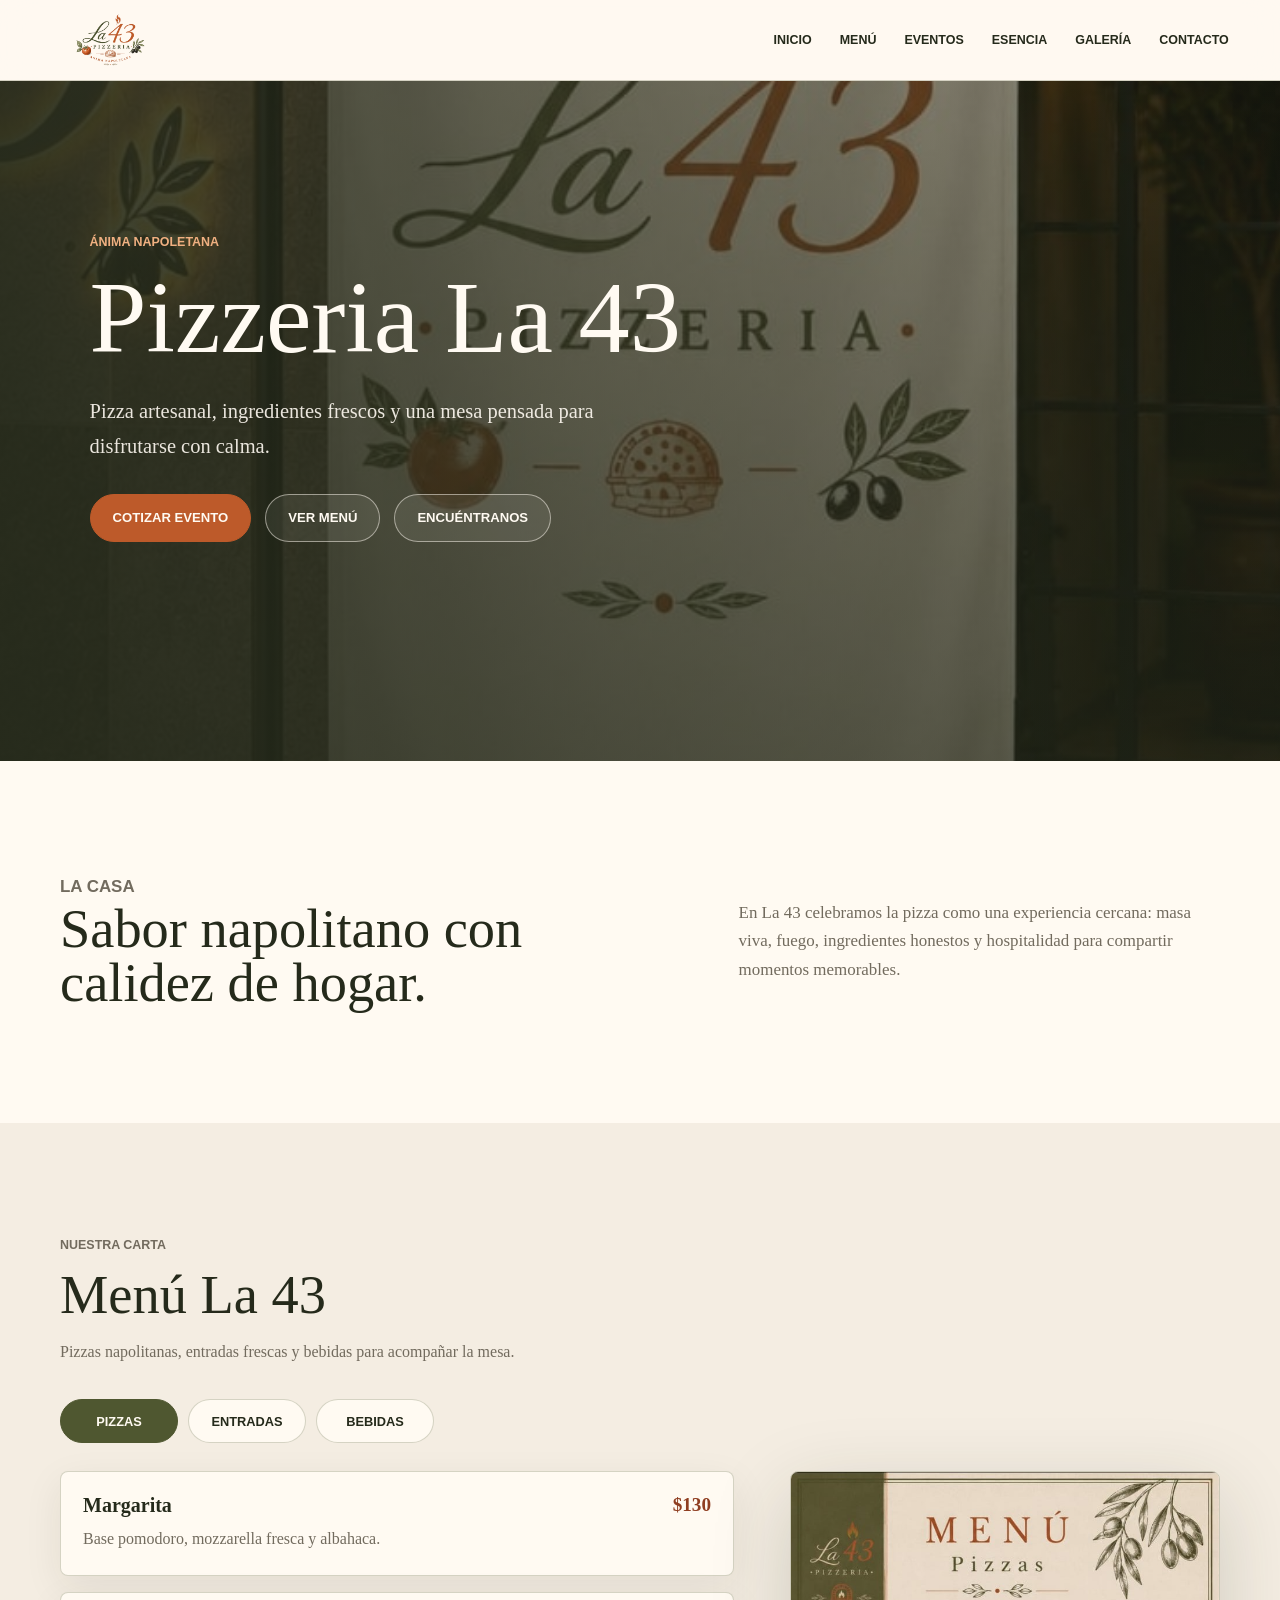
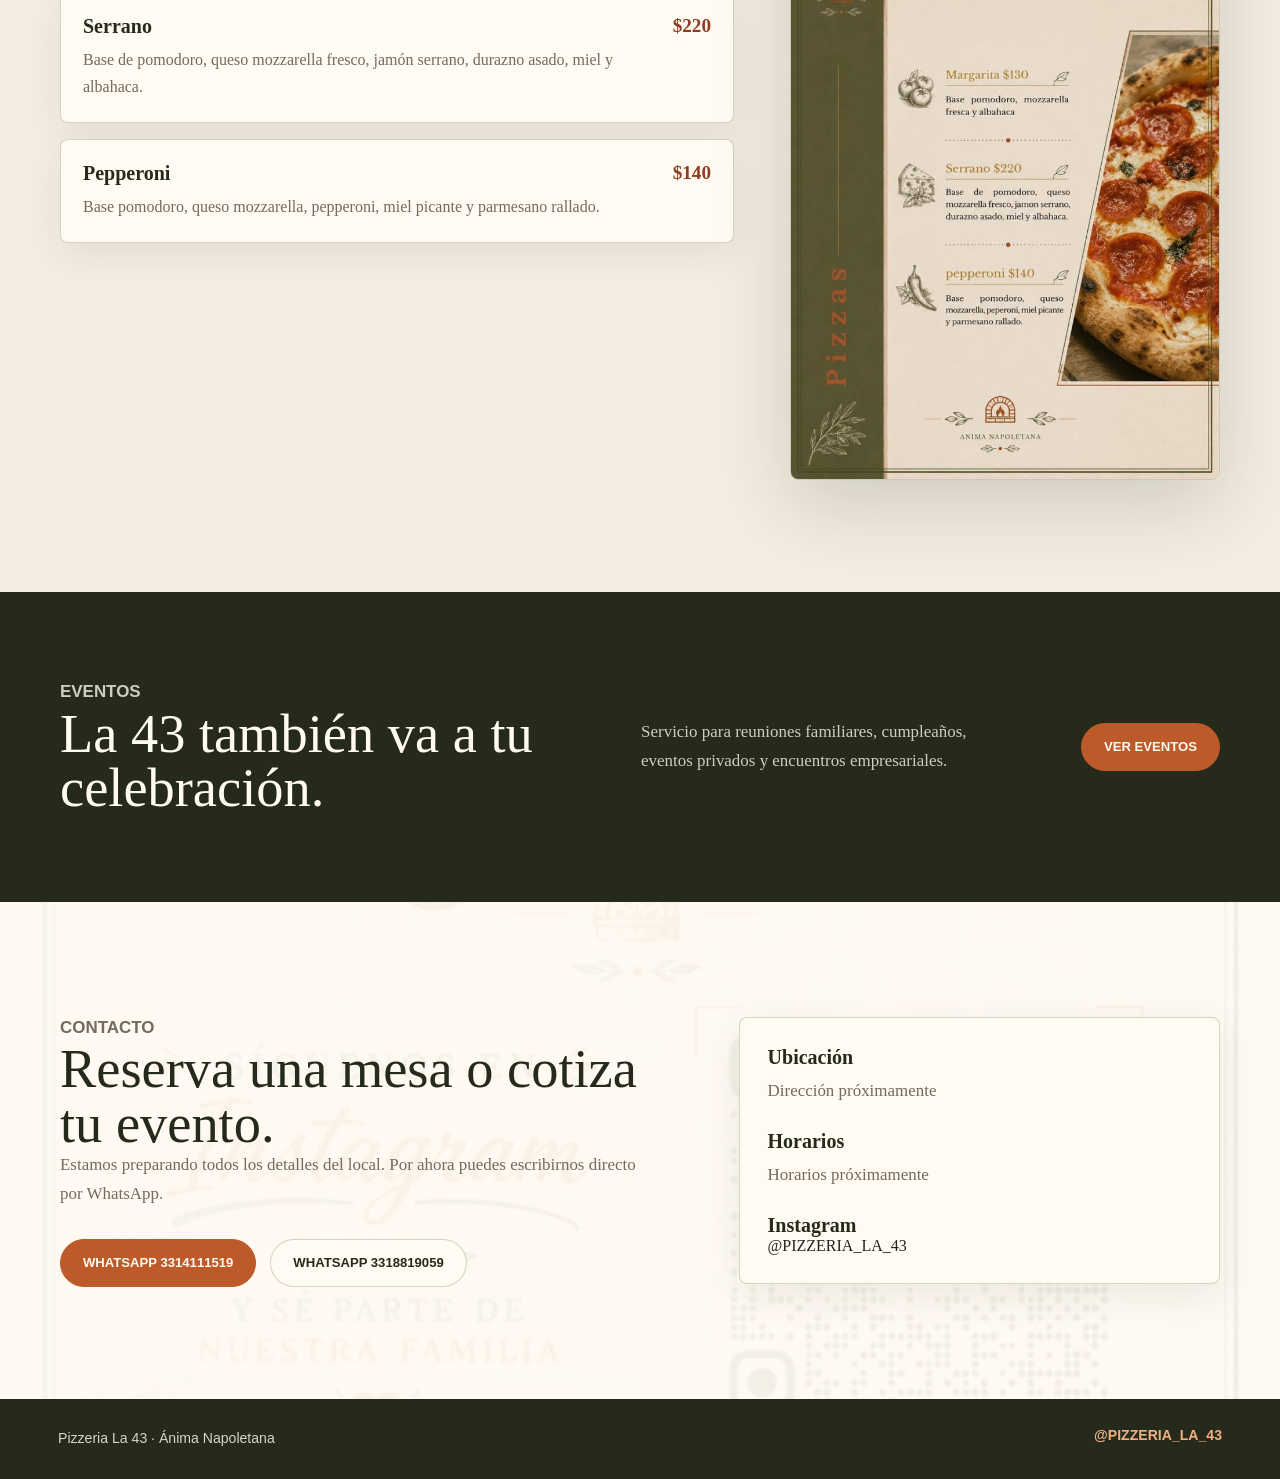
==== index.html @ 1fa44447 "Initial commit" ====
<!DOCTYPE html>
<html lang="es">
<head>
  <meta charset="UTF-8">
  <meta name="viewport" content="width=device-width, initial-scale=1.0">
  <title>Pizzeria La 43 | Ánima Napoletana</title>
  <meta name="description" content="Pizzeria La 43, pizza estilo napolitano con ingredientes frescos, hospitalidad y servicio para eventos.">
  <link rel="stylesheet" href="style.css?v=2">
</head>
<body>
  <header class="site-header">
    <a class="brand" href="index.html" aria-label="Pizzeria La 43 inicio">
      <img src="assets/logo-nav.png" alt="La 43 Pizzeria">
    </a>
    <button class="nav-toggle" type="button" aria-label="Abrir menú" aria-expanded="false">
      <span></span>
      <span></span>
      <span></span>
    </button>
    <nav class="site-nav" aria-label="Navegación principal">
      <a href="index.html">Inicio</a>
      <a href="#menu">Menú</a>
      <a href="eventos.html">Eventos</a>
      <a href="esencia.html">Esencia</a>
      <a href="galeria.html">Galería</a>
      <a href="#contacto">Contacto</a>
    </nav>
  </header>

  <main>
    <section class="hero" id="inicio">
      <div class="hero-media" aria-hidden="true"></div>
      <div class="hero-overlay"></div>
      <div class="hero-content">
        <p class="eyebrow">Ánima napoletana</p>
        <h1>Pizzeria La 43</h1>
        <p class="hero-copy">Pizza artesanal, ingredientes frescos y una mesa pensada para disfrutarse con calma.</p>
        <div class="hero-actions">
          <a class="button primary" href="eventos.html">Cotizar evento</a>
          <a class="button secondary" href="#menu">Ver menú</a>
          <a class="button secondary" href="#contacto">Encuéntranos</a>
        </div>
      </div>
    </section>

    <section class="intro-section">
      <div class="section-shell intro-grid">
        <div>
          <p class="eyebrow">La casa</p>
          <h2>Sabor napolitano con calidez de hogar.</h2>
        </div>
        <p>
          En La 43 celebramos la pizza como una experiencia cercana: masa viva, fuego,
          ingredientes honestos y hospitalidad para compartir momentos memorables.
        </p>
      </div>
    </section>

    <section class="menu-section" id="menu">
      <div class="section-shell">
        <div class="section-heading">
          <p class="eyebrow">Nuestra carta</p>
          <h2>Menú La 43</h2>
          <p>Pizzas napolitanas, entradas frescas y bebidas para acompañar la mesa.</p>
        </div>

        <div class="menu-tabs" role="tablist" aria-label="Categorias del menu">
          <button class="menu-tab active" id="tab-pizzas" type="button" role="tab" aria-selected="true" aria-controls="panel-pizzas" data-menu-target="pizzas">Pizzas</button>
          <button class="menu-tab" id="tab-entradas" type="button" role="tab" aria-selected="false" aria-controls="panel-entradas" data-menu-target="entradas">Entradas</button>
          <button class="menu-tab" id="tab-bebidas" type="button" role="tab" aria-selected="false" aria-controls="panel-bebidas" data-menu-target="bebidas">Bebidas</button>
        </div>

        <div class="menu-panel active" id="panel-pizzas" role="tabpanel" aria-labelledby="tab-pizzas" data-menu-panel="pizzas">
          <div class="menu-layout">
            <div class="menu-list">
              <article class="menu-item">
                <div>
                  <h3>Margarita</h3>
                  <p>Base pomodoro, mozzarella fresca y albahaca.</p>
                </div>
                <span>$130</span>
              </article>
              <article class="menu-item">
                <div>
                  <h3>Serrano</h3>
                  <p>Base de pomodoro, queso mozzarella fresco, jamón serrano, durazno asado, miel y albahaca.</p>
                </div>
                <span>$220</span>
              </article>
              <article class="menu-item">
                <div>
                  <h3>Pepperoni</h3>
                  <p>Base pomodoro, queso mozzarella, pepperoni, miel picante y parmesano rallado.</p>
                </div>
                <span>$140</span>
              </article>
            </div>
            <figure class="menu-art">
              <img src="assets/menu-pizzas-cropped.jpeg" alt="Menú de pizzas La 43">
            </figure>
          </div>
        </div>

        <div class="menu-panel" id="panel-entradas" role="tabpanel" aria-labelledby="tab-entradas" data-menu-panel="entradas" hidden>
          <div class="menu-layout">
            <div class="menu-list">
              <article class="menu-item">
                <div>
                  <h3>Dip de ricotta</h3>
                  <p>Mix de queso ricotta y queso de cabra especiado, con tomates asados, ajo y mezcla albahaca.</p>
                </div>
              </article>
              <article class="menu-item">
                <div>
                  <h3>Carpaccio</h3>
                  <p>Carpaccio de higo y prosciutto, con queso de cabra, arúgula, nuez y vinagreta de la casa.</p>
                </div>
              </article>
              <article class="menu-item">
                <div>
                  <h3>Bruschetta</h3>
                  <p>Base de pesto, queso mozzarella fresco, jamón serrano, tomates cherry asados y toque de miel.</p>
                </div>
              </article>
              <article class="menu-item">
                <div>
                  <h3>Burrata</h3>
                  <p>Tartar de jitomate con albahaca, parmesano, balsámico y aceite de oliva, coronado con burrata.</p>
                </div>
              </article>
            </div>
            <figure class="menu-art">
              <img src="assets/menu-entradas-cropped.jpeg" alt="Menú de entradas La 43">
            </figure>
          </div>
        </div>

        <div class="menu-panel" id="panel-bebidas" role="tabpanel" aria-labelledby="tab-bebidas" data-menu-panel="bebidas" hidden>
          <div class="menu-layout">
            <div class="drink-groups">
              <article class="menu-card">
                <h3>Clásicas</h3>
                <ul>
                  <li>Limonada</li>
                  <li>Naranjada</li>
                  <li>Mojito virgen</li>
                  <li>Mojito de frutos rojos</li>
                </ul>
              </article>
              <article class="menu-card">
                <h3>Mockteles La 43</h3>
                <ul>
                  <li>Palermo: naranja y menta</li>
                  <li>Cagliari: higo y granada</li>
                  <li>Bari: albahaca y piña</li>
                </ul>
              </article>
              <article class="menu-card">
                <h3>Cafetería</h3>
                <ul>
                  <li>Espresso</li>
                  <li>Latte</li>
                  <li>Cappuccino</li>
                  <li>Chai</li>
                </ul>
              </article>
            </div>
            <figure class="menu-art">
              <img src="assets/menu-bebidas-cropped.jpeg" alt="Menú de bebidas La 43">
            </figure>
          </div>
        </div>
      </div>
    </section>

    <section class="events-strip">
      <div class="section-shell events-strip-grid">
        <div>
          <p class="eyebrow">Eventos</p>
          <h2>La 43 también va a tu celebración.</h2>
        </div>
        <p>Servicio para reuniones familiares, cumpleaños, eventos privados y encuentros empresariales.</p>
        <a class="button primary" href="eventos.html">Ver eventos</a>
      </div>
    </section>

    <section class="contact-section" id="contacto">
      <div class="section-shell contact-grid">
        <div>
          <p class="eyebrow">Contacto</p>
          <h2>Reserva una mesa o cotiza tu evento.</h2>
          <p>Estamos preparando todos los detalles del local. Por ahora puedes escribirnos directo por WhatsApp.</p>
          <div class="contact-actions">
            <a class="button primary" href="https://wa.me/523314111519?text=Hola%2C%20quiero%20informacion%20de%20Pizzeria%20La%2043" target="_blank" rel="noreferrer">WhatsApp 3314111519</a>
            <a class="button secondary" href="https://wa.me/523318819059?text=Hola%2C%20quiero%20informacion%20de%20Pizzeria%20La%2043" target="_blank" rel="noreferrer">WhatsApp 3318819059</a>
          </div>
        </div>
        <div class="info-block">
          <h3>Ubicación</h3>
          <p>Dirección próximamente</p>
          <h3>Horarios</h3>
          <p>Horarios próximamente</p>
          <h3>Instagram</h3>
          <a href="https://www.instagram.com/pizzeria_la_43/" target="_blank" rel="noreferrer">@PIZZERIA_LA_43</a>
        </div>
      </div>
    </section>
  </main>

  <footer class="site-footer">
    <p>Pizzeria La 43 · Ánima Napoletana</p>
    <a href="https://www.instagram.com/pizzeria_la_43/" target="_blank" rel="noreferrer">@PIZZERIA_LA_43</a>
  </footer>

  <script src="script.js?v=2"></script>
</body>
</html>
---- style.css ----
:root {
  --olive: #4f5730;
  --olive-dark: #252a1b;
  --terracotta: #bd5a2a;
  --terracotta-dark: #8f3d20;
  --cream: #f4ede2;
  --paper: #fffaf2;
  --ink: #26231d;
  --muted: #726b5e;
  --line: rgba(79, 87, 48, 0.24);
  --shadow: 0 24px 80px rgba(37, 42, 27, 0.18);
}

* {
  box-sizing: border-box;
}

html {
  scroll-behavior: smooth;
}

body {
  margin: 0;
  color: var(--ink);
  background: var(--cream);
  font-family: Georgia, "Times New Roman", serif;
}

img {
  display: block;
  max-width: 100%;
}

a {
  color: inherit;
  text-decoration: none;
}

.site-header {
  position: sticky;
  top: 0;
  z-index: 20;
  display: flex;
  align-items: center;
  justify-content: space-between;
  min-height: 76px;
  padding: 12px clamp(18px, 4vw, 54px);
  background: rgba(255, 250, 242, 0.92);
  border-bottom: 1px solid var(--line);
  backdrop-filter: blur(16px);
}

.brand {
  display: inline-flex;
  align-items: center;
  justify-content: center;
  width: 118px;
  height: 56px;
  overflow: hidden;
}

.brand img {
  width: 100%;
  height: 100%;
  object-fit: contain;
}

.site-nav {
  display: flex;
  align-items: center;
  gap: 28px;
  color: var(--olive-dark);
  font-family: Arial, Helvetica, sans-serif;
  font-size: 0.78rem;
  font-weight: 700;
  letter-spacing: 0;
  text-transform: uppercase;
}

.site-nav a {
  position: relative;
  padding: 8px 0;
}

.site-nav a::after {
  position: absolute;
  right: 0;
  bottom: 0;
  left: 0;
  height: 2px;
  content: "";
  background: var(--terracotta);
  transform: scaleX(0);
  transform-origin: center;
  transition: transform 180ms ease;
}

.site-nav a:hover::after,
.site-nav a[aria-current="page"]::after {
  transform: scaleX(1);
}

.nav-toggle {
  display: none;
  width: 42px;
  height: 42px;
  padding: 0;
  color: var(--olive-dark);
  background: transparent;
  border: 1px solid var(--line);
  border-radius: 999px;
}

.nav-toggle span {
  display: block;
  width: 18px;
  height: 2px;
  margin: 4px auto;
  background: currentColor;
}

.hero,
.event-hero {
  position: relative;
  min-height: clamp(540px, calc(100vh - 170px), 680px);
  display: grid;
  align-items: center;
  overflow: hidden;
  color: var(--paper);
  background: var(--olive-dark);
}

.hero-media,
.event-hero-media,
.essence-hero-media,
.gallery-hero-media {
  position: absolute;
  inset: 0;
  background-image: url("assets/estandarte-cropped.jpeg");
  background-position: center;
  background-size: cover;
  transform: scale(1.02);
}

.event-hero-media {
  background-image: url("assets/estandarte-cropped.jpeg");
}

.essence-hero-media {
  background-image: url("assets/estandarte-cropped.jpeg");
}

.gallery-hero-media {
  background-image: url("assets/estandarte-cropped.jpeg");
}

.hero-overlay {
  position: absolute;
  inset: 0;
  background:
    linear-gradient(90deg, rgba(37, 42, 27, 0.9), rgba(37, 42, 27, 0.54) 48%, rgba(37, 42, 27, 0.28)),
    linear-gradient(180deg, rgba(37, 42, 27, 0.25), rgba(37, 42, 27, 0.58));
}

.hero-content {
  position: relative;
  z-index: 1;
  width: min(760px, calc(100% - 40px));
  margin-left: clamp(20px, 7vw, 92px);
  padding: 82px 0;
  transform: translateY(-34px);
}

.eyebrow {
  margin: 0 0 12px;
  color: var(--terracotta);
  font-family: Arial, Helvetica, sans-serif;
  font-size: 0.78rem;
  font-weight: 800;
  letter-spacing: 0;
  text-transform: uppercase;
}

.hero-content .eyebrow {
  color: #f0b081;
}

h1,
h2,
h3,
p {
  overflow-wrap: anywhere;
}

h1 {
  max-width: 780px;
  margin: 0;
  font-size: 6.4rem;
  font-weight: 400;
  line-height: 0.92;
}

.hero-content h1 {
  line-height: 1.02;
}

h2 {
  margin: 0;
  color: var(--olive-dark);
  font-size: 3.4rem;
  font-weight: 400;
  line-height: 1;
}

h3 {
  margin: 0;
  color: var(--olive-dark);
  font-size: 1.25rem;
  font-weight: 600;
}

p {
  line-height: 1.7;
}

.hero-copy {
  max-width: 560px;
  margin: 24px 0 0;
  color: rgba(255, 250, 242, 0.9);
  font-size: 1.28rem;
}

.hero-actions,
.contact-actions {
  display: flex;
  flex-wrap: wrap;
  gap: 14px;
  margin-top: 30px;
}

.button {
  display: inline-flex;
  align-items: center;
  justify-content: center;
  min-height: 48px;
  padding: 14px 22px;
  border: 1px solid transparent;
  border-radius: 999px;
  font-family: Arial, Helvetica, sans-serif;
  font-size: 0.82rem;
  font-weight: 800;
  letter-spacing: 0;
  text-transform: uppercase;
  transition: transform 180ms ease, background 180ms ease, border-color 180ms ease;
}

.button:hover {
  transform: translateY(-2px);
}

.button.primary {
  color: var(--paper);
  background: var(--terracotta);
  border-color: var(--terracotta);
}

.button.secondary {
  color: var(--olive-dark);
  background: var(--paper);
  border-color: var(--line);
}

.hero .button.secondary,
.event-hero .button.secondary {
  color: var(--paper);
  background: rgba(255, 250, 242, 0.08);
  border-color: rgba(255, 250, 242, 0.5);
}

.section-shell {
  width: min(1160px, calc(100% - 40px));
  margin: 0 auto;
}

.intro-section,
.event-intro,
.menu-section,
.essence-section,
.gallery-section,
.values-section,
.contact-section,
.event-options,
.event-details,
.event-cta {
  padding: clamp(64px, 9vw, 112px) 0;
}

.intro-section,
.event-intro {
  background: var(--paper);
}

.intro-grid,
.events-strip-grid,
.contact-grid,
.details-grid,
.cta-grid {
  display: grid;
  grid-template-columns: minmax(0, 1fr) minmax(280px, 0.8fr);
  gap: clamp(28px, 6vw, 86px);
  align-items: center;
}

.intro-grid p,
.events-strip-grid p,
.contact-grid p,
.details-grid p {
  margin: 0;
  color: var(--muted);
  font-size: 1.06rem;
}

.section-heading {
  max-width: 720px;
  margin-bottom: 34px;
}

.section-heading p {
  color: var(--muted);
}

.menu-tabs {
  display: flex;
  flex-wrap: wrap;
  gap: 10px;
  margin-bottom: 28px;
}

.menu-tab {
  min-width: 118px;
  min-height: 44px;
  padding: 12px 18px;
  color: var(--olive-dark);
  background: var(--paper);
  border: 1px solid var(--line);
  border-radius: 999px;
  cursor: pointer;
  font-family: Arial, Helvetica, sans-serif;
  font-size: 0.8rem;
  font-weight: 800;
  letter-spacing: 0;
  text-transform: uppercase;
}

.menu-tab.active {
  color: var(--paper);
  background: var(--olive);
  border-color: var(--olive);
}

.menu-panel {
  animation: fadeIn 220ms ease;
}

.menu-layout {
  display: grid;
  grid-template-columns: minmax(0, 1fr) minmax(290px, 430px);
  gap: clamp(24px, 5vw, 56px);
  align-items: start;
}

.menu-list,
.drink-groups,
.detail-list {
  display: grid;
  gap: 16px;
}

.menu-item,
.menu-card,
.event-card,
.value-card,
.gallery-tile,
.info-block,
.detail-list article {
  background: var(--paper);
  border: 1px solid var(--line);
  border-radius: 8px;
  box-shadow: 0 12px 38px rgba(37, 42, 27, 0.08);
}

.menu-item {
  display: flex;
  justify-content: space-between;
  gap: 20px;
  padding: 22px;
}

.menu-item p,
.menu-card li,
.event-card p,
.detail-list p {
  color: var(--muted);
}

.menu-item p {
  margin: 8px 0 0;
}

.menu-item span {
  flex: 0 0 auto;
  color: var(--terracotta-dark);
  font-size: 1.2rem;
  font-weight: 700;
}

.menu-art {
  position: sticky;
  top: 100px;
  margin: 0;
}

.menu-art img {
  width: 100%;
  max-height: 680px;
  object-fit: cover;
  border: 1px solid var(--line);
  border-radius: 8px;
  box-shadow: var(--shadow);
}

.menu-card {
  padding: 24px;
}

.menu-card ul {
  display: grid;
  gap: 10px;
  padding-left: 18px;
  margin: 16px 0 0;
}

.events-strip,
.event-cta {
  padding: clamp(54px, 8vw, 86px) 0;
  color: var(--paper);
  background: var(--olive-dark);
}

.events-strip h2,
.event-cta h2 {
  color: var(--paper);
}

.events-strip p {
  color: rgba(255, 250, 242, 0.78);
}

.events-strip-grid {
  grid-template-columns: minmax(0, 1fr) minmax(260px, 0.72fr) auto;
}

.essence-grid {
  display: grid;
  gap: 32px;
}

.statement {
  display: grid;
  grid-template-columns: minmax(260px, 430px) minmax(0, 1fr);
  gap: clamp(28px, 5vw, 64px);
  align-items: center;
}

.statement.reverse {
  grid-template-columns: minmax(0, 1fr) minmax(260px, 430px);
}

.statement.reverse img {
  order: 2;
}

.statement img {
  width: 100%;
  border: 1px solid var(--line);
  border-radius: 8px;
  box-shadow: var(--shadow);
}

.statement p {
  color: var(--muted);
}

.values-section {
  background: var(--paper);
}

.values-grid {
  display: grid;
  grid-template-columns: repeat(3, minmax(0, 1fr));
  gap: 16px;
}

.value-card {
  min-height: 210px;
  padding: 26px;
}

.value-card p {
  color: var(--muted);
}

.gallery-section {
  background: var(--paper);
}

.gallery-grid {
  display: grid;
  grid-template-columns: 1.2fr 1fr 1fr;
  gap: 18px;
}

.gallery-grid img {
  width: 100%;
  height: 360px;
  object-fit: cover;
  border: 1px solid var(--line);
  border-radius: 8px;
}

.gallery-page-grid {
  display: grid;
  grid-template-columns: repeat(3, minmax(0, 1fr));
  gap: 18px;
}

.gallery-tile {
  position: relative;
  margin: 0;
  overflow: hidden;
  cursor: zoom-in;
  transition: transform 220ms ease, box-shadow 220ms ease, border-color 220ms ease;
}

.gallery-tile.featured {
  grid-row: span 2;
}

.gallery-tile::after {
  position: absolute;
  inset: 0;
  content: "";
  pointer-events: none;
  background: linear-gradient(180deg, rgba(255, 250, 242, 0), rgba(189, 90, 42, 0.16));
  opacity: 0;
  transition: opacity 220ms ease;
}

.gallery-tile img {
  width: 100%;
  height: 320px;
  object-fit: cover;
  transition: transform 320ms ease, filter 220ms ease;
}

.gallery-tile.featured img {
  height: 660px;
}

.gallery-tile figcaption {
  position: relative;
  z-index: 1;
  padding: 14px 16px 16px;
  color: var(--olive-dark);
  font-family: Arial, Helvetica, sans-serif;
  font-size: 0.82rem;
  font-weight: 800;
  text-transform: uppercase;
}

.gallery-tile:hover,
.gallery-tile:focus-visible {
  border-color: rgba(189, 90, 42, 0.55);
  box-shadow: 0 22px 60px rgba(37, 42, 27, 0.18);
  transform: translateY(-6px);
}

.gallery-tile:hover::after,
.gallery-tile:focus-visible::after {
  opacity: 1;
}

.gallery-tile:hover img,
.gallery-tile:focus-visible img {
  filter: saturate(1.08) contrast(1.02);
  transform: scale(1.045);
}

.gallery-tile:focus-visible {
  outline: 3px solid rgba(189, 90, 42, 0.45);
  outline-offset: 4px;
}

.lightbox {
  position: fixed;
  inset: 0;
  z-index: 50;
  display: grid;
  grid-template-columns: 70px minmax(0, 1fr) 70px;
  align-items: center;
  gap: 12px;
  padding: 76px clamp(18px, 4vw, 56px) 34px;
  background: rgba(20, 22, 15, 0.9);
  backdrop-filter: blur(12px);
}

.lightbox[hidden] {
  display: none;
}

.lightbox-content {
  display: grid;
  justify-items: center;
  gap: 14px;
  min-width: 0;
  margin: 0;
}

.lightbox-image {
  max-width: min(100%, 1050px);
  max-height: calc(100vh - 170px);
  object-fit: contain;
  border: 1px solid rgba(255, 250, 242, 0.22);
  border-radius: 8px;
  box-shadow: 0 28px 100px rgba(0, 0, 0, 0.45);
}

.lightbox-caption {
  color: var(--paper);
  font-family: Arial, Helvetica, sans-serif;
  font-size: 0.88rem;
  font-weight: 800;
  text-transform: uppercase;
}

.lightbox-close,
.lightbox-nav {
  display: inline-flex;
  align-items: center;
  justify-content: center;
  color: var(--paper);
  background: rgba(255, 250, 242, 0.1);
  border: 1px solid rgba(255, 250, 242, 0.34);
  border-radius: 999px;
  cursor: pointer;
  transition: background 180ms ease, transform 180ms ease;
}

.lightbox-close:hover,
.lightbox-nav:hover,
.lightbox-close:focus-visible,
.lightbox-nav:focus-visible {
  background: rgba(189, 90, 42, 0.92);
  transform: translateY(-2px);
}

.lightbox-close {
  position: absolute;
  top: 22px;
  right: 24px;
  width: 46px;
  height: 46px;
  font-size: 2rem;
  line-height: 1;
}

.lightbox-nav {
  width: 54px;
  height: 54px;
  font-size: 2.8rem;
  line-height: 1;
}

.lightbox-prev {
  justify-self: end;
}

.lightbox-next {
  justify-self: start;
}

body.lightbox-open {
  overflow: hidden;
}

.contact-section {
  background:
    linear-gradient(90deg, rgba(255, 250, 242, 0.96), rgba(255, 250, 242, 0.92)),
    url("assets/instagram-qr-cropped.jpeg") center/cover;
}

.info-block {
  padding: 28px;
}

.info-block h3 + p {
  margin-top: 8px;
}

.info-block p + h3 {
  margin-top: 24px;
}

.site-footer {
  display: flex;
  flex-wrap: wrap;
  justify-content: space-between;
  gap: 14px;
  padding: 28px clamp(20px, 5vw, 58px);
  color: rgba(255, 250, 242, 0.82);
  background: var(--olive-dark);
  font-family: Arial, Helvetica, sans-serif;
  font-size: 0.88rem;
}

.site-footer p {
  margin: 0;
}

.site-footer a {
  color: #f0b081;
  font-weight: 700;
}

.event-options {
  background: var(--cream);
}

.event-card-grid {
  display: grid;
  grid-template-columns: repeat(4, minmax(0, 1fr));
  gap: 16px;
}

.event-card {
  min-height: 260px;
  padding: 24px;
}

.event-card span {
  display: inline-flex;
  align-items: center;
  justify-content: center;
  width: 42px;
  height: 42px;
  margin-bottom: 24px;
  color: var(--paper);
  background: var(--terracotta);
  border-radius: 50%;
  font-family: Arial, Helvetica, sans-serif;
  font-weight: 800;
}

.event-details {
  background: var(--paper);
}

.detail-list article {
  padding: 22px;
}

.cta-grid {
  grid-template-columns: minmax(0, 1fr) auto;
}

@keyframes fadeIn {
  from {
    opacity: 0;
    transform: translateY(8px);
  }

  to {
    opacity: 1;
    transform: translateY(0);
  }
}

@media (max-width: 900px) {
  .site-header {
    min-height: 70px;
  }

  .nav-toggle {
    display: block;
  }

  .site-nav {
    position: absolute;
    top: 100%;
    right: 16px;
    left: 16px;
    display: none;
    flex-direction: column;
    align-items: stretch;
    gap: 0;
    padding: 12px;
    background: var(--paper);
    border: 1px solid var(--line);
    border-radius: 8px;
    box-shadow: var(--shadow);
  }

  .site-nav.open {
    display: flex;
  }

  .site-nav a {
    padding: 14px 10px;
  }

  .hero,
  .event-hero {
    min-height: clamp(520px, calc(100vh - 130px), 640px);
  }

  .hero-overlay {
    background:
      linear-gradient(180deg, rgba(37, 42, 27, 0.56), rgba(37, 42, 27, 0.9)),
      linear-gradient(90deg, rgba(37, 42, 27, 0.64), rgba(37, 42, 27, 0.2));
  }

  .hero-content {
    width: min(100% - 32px, 620px);
    margin: 0 auto;
    padding: 64px 0;
    transform: translateY(-18px);
  }

  h1 {
    font-size: 4.5rem;
  }

  h2 {
    font-size: 2.7rem;
  }

  .hero-copy {
    font-size: 1.16rem;
  }

  .intro-grid,
  .events-strip-grid,
  .contact-grid,
  .details-grid,
  .cta-grid,
  .menu-layout,
  .statement,
  .statement.reverse {
    grid-template-columns: 1fr;
  }

  .statement.reverse img {
    order: 0;
  }

  .menu-art {
    position: static;
  }

  .events-strip-grid,
  .cta-grid {
    align-items: start;
  }

  .event-card-grid,
  .gallery-grid,
  .values-grid,
  .gallery-page-grid {
    grid-template-columns: repeat(2, minmax(0, 1fr));
  }

  .gallery-tile.featured {
    grid-row: span 1;
  }

  .gallery-tile.featured img {
    height: 320px;
  }

  .lightbox {
    grid-template-columns: 1fr;
    grid-template-rows: 1fr auto;
    padding: 78px 18px 24px;
  }

  .lightbox-content {
    grid-row: 1;
  }

  .lightbox-nav {
    position: fixed;
    bottom: 22px;
    width: 48px;
    height: 48px;
  }

  .lightbox-prev {
    left: calc(50% - 62px);
  }

  .lightbox-next {
    right: calc(50% - 62px);
  }

  .lightbox-image {
    max-height: calc(100vh - 170px);
  }
}

@media (max-width: 560px) {
  .brand {
    width: 104px;
    height: 52px;
  }

  h1 {
    font-size: 3.05rem;
  }

  h2 {
    font-size: 2.2rem;
  }

  h3 {
    font-size: 1.12rem;
  }

  .hero-copy {
    font-size: 1.04rem;
  }

  .button {
    width: 100%;
  }

  .hero-actions,
  .contact-actions {
    width: 100%;
  }

  .menu-tabs {
    display: grid;
    grid-template-columns: 1fr;
  }

  .menu-tab {
    width: 100%;
  }

  .menu-item {
    flex-direction: column;
    padding: 20px;
  }

  .event-card-grid,
  .gallery-grid,
  .values-grid,
  .gallery-page-grid {
    grid-template-columns: 1fr;
  }

  .gallery-grid img,
  .gallery-tile img,
  .gallery-tile.featured img {
    height: 300px;
  }

  .site-footer {
    display: grid;
  }
}
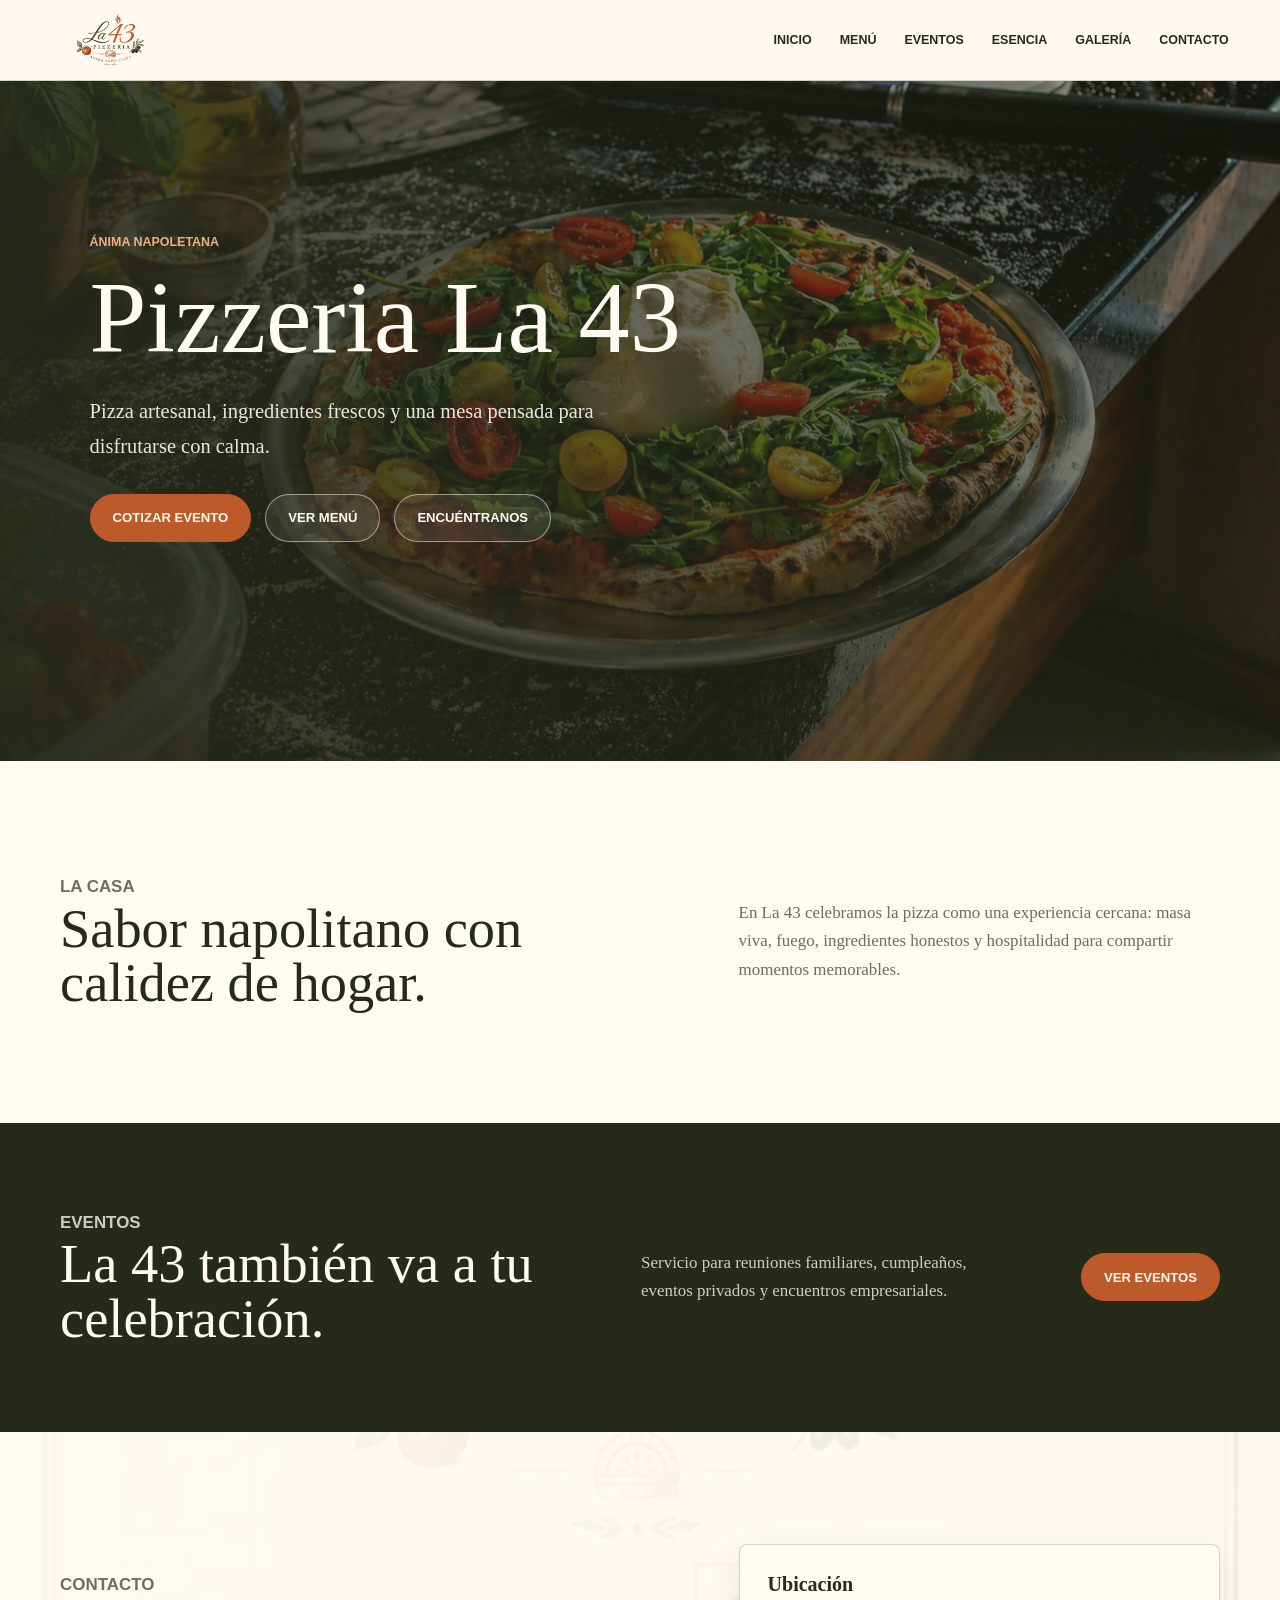
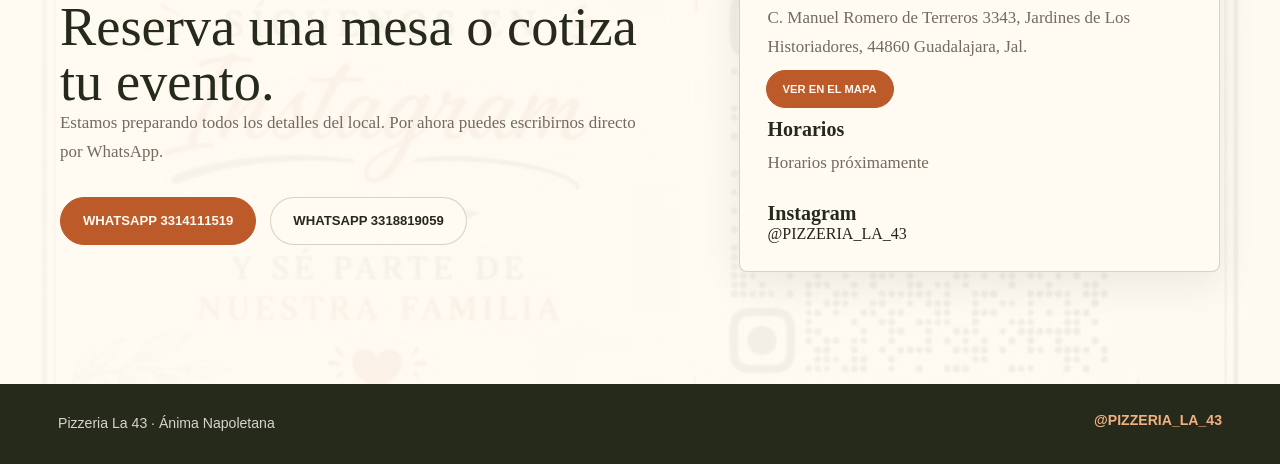
==== commit 6bc3ef8d: "Added Menu dedicated page" ====
--- a/index.html
+++ b/index.html
@@ -19,7 +19,7 @@
     </button>
     <nav class="site-nav" aria-label="Navegación principal">
       <a href="index.html">Inicio</a>
-      <a href="#menu">Menú</a>
+      <a href="menu.html">Menú</a>
       <a href="eventos.html">Eventos</a>
       <a href="esencia.html">Esencia</a>
       <a href="galeria.html">Galería</a>
@@ -37,7 +37,7 @@
         <p class="hero-copy">Pizza artesanal, ingredientes frescos y una mesa pensada para disfrutarse con calma.</p>
         <div class="hero-actions">
           <a class="button primary" href="eventos.html">Cotizar evento</a>
-          <a class="button secondary" href="#menu">Ver menú</a>
+          <a class="button secondary" href="menu.html">Ver menú</a>
           <a class="button secondary" href="#contacto">Encuéntranos</a>
         </div>
       </div>
@@ -53,123 +53,6 @@
           En La 43 celebramos la pizza como una experiencia cercana: masa viva, fuego,
           ingredientes honestos y hospitalidad para compartir momentos memorables.
         </p>
-      </div>
-    </section>
-
-    <section class="menu-section" id="menu">
-      <div class="section-shell">
-        <div class="section-heading">
-          <p class="eyebrow">Nuestra carta</p>
-          <h2>Menú La 43</h2>
-          <p>Pizzas napolitanas, entradas frescas y bebidas para acompañar la mesa.</p>
-        </div>
-
-        <div class="menu-tabs" role="tablist" aria-label="Categorias del menu">
-          <button class="menu-tab active" id="tab-pizzas" type="button" role="tab" aria-selected="true" aria-controls="panel-pizzas" data-menu-target="pizzas">Pizzas</button>
-          <button class="menu-tab" id="tab-entradas" type="button" role="tab" aria-selected="false" aria-controls="panel-entradas" data-menu-target="entradas">Entradas</button>
-          <button class="menu-tab" id="tab-bebidas" type="button" role="tab" aria-selected="false" aria-controls="panel-bebidas" data-menu-target="bebidas">Bebidas</button>
-        </div>
-
-        <div class="menu-panel active" id="panel-pizzas" role="tabpanel" aria-labelledby="tab-pizzas" data-menu-panel="pizzas">
-          <div class="menu-layout">
-            <div class="menu-list">
-              <article class="menu-item">
-                <div>
-                  <h3>Margarita</h3>
-                  <p>Base pomodoro, mozzarella fresca y albahaca.</p>
-                </div>
-                <span>$130</span>
-              </article>
-              <article class="menu-item">
-                <div>
-                  <h3>Serrano</h3>
-                  <p>Base de pomodoro, queso mozzarella fresco, jamón serrano, durazno asado, miel y albahaca.</p>
-                </div>
-                <span>$220</span>
-              </article>
-              <article class="menu-item">
-                <div>
-                  <h3>Pepperoni</h3>
-                  <p>Base pomodoro, queso mozzarella, pepperoni, miel picante y parmesano rallado.</p>
-                </div>
-                <span>$140</span>
-              </article>
-            </div>
-            <figure class="menu-art">
-              <img src="assets/menu-pizzas-cropped.jpeg" alt="Menú de pizzas La 43">
-            </figure>
-          </div>
-        </div>
-
-        <div class="menu-panel" id="panel-entradas" role="tabpanel" aria-labelledby="tab-entradas" data-menu-panel="entradas" hidden>
-          <div class="menu-layout">
-            <div class="menu-list">
-              <article class="menu-item">
-                <div>
-                  <h3>Dip de ricotta</h3>
-                  <p>Mix de queso ricotta y queso de cabra especiado, con tomates asados, ajo y mezcla albahaca.</p>
-                </div>
-              </article>
-              <article class="menu-item">
-                <div>
-                  <h3>Carpaccio</h3>
-                  <p>Carpaccio de higo y prosciutto, con queso de cabra, arúgula, nuez y vinagreta de la casa.</p>
-                </div>
-              </article>
-              <article class="menu-item">
-                <div>
-                  <h3>Bruschetta</h3>
-                  <p>Base de pesto, queso mozzarella fresco, jamón serrano, tomates cherry asados y toque de miel.</p>
-                </div>
-              </article>
-              <article class="menu-item">
-                <div>
-                  <h3>Burrata</h3>
-                  <p>Tartar de jitomate con albahaca, parmesano, balsámico y aceite de oliva, coronado con burrata.</p>
-                </div>
-              </article>
-            </div>
-            <figure class="menu-art">
-              <img src="assets/menu-entradas-cropped.jpeg" alt="Menú de entradas La 43">
-            </figure>
-          </div>
-        </div>
-
-        <div class="menu-panel" id="panel-bebidas" role="tabpanel" aria-labelledby="tab-bebidas" data-menu-panel="bebidas" hidden>
-          <div class="menu-layout">
-            <div class="drink-groups">
-              <article class="menu-card">
-                <h3>Clásicas</h3>
-                <ul>
-                  <li>Limonada</li>
-                  <li>Naranjada</li>
-                  <li>Mojito virgen</li>
-                  <li>Mojito de frutos rojos</li>
-                </ul>
-              </article>
-              <article class="menu-card">
-                <h3>Mockteles La 43</h3>
-                <ul>
-                  <li>Palermo: naranja y menta</li>
-                  <li>Cagliari: higo y granada</li>
-                  <li>Bari: albahaca y piña</li>
-                </ul>
-              </article>
-              <article class="menu-card">
-                <h3>Cafetería</h3>
-                <ul>
-                  <li>Espresso</li>
-                  <li>Latte</li>
-                  <li>Cappuccino</li>
-                  <li>Chai</li>
-                </ul>
-              </article>
-            </div>
-            <figure class="menu-art">
-              <img src="assets/menu-bebidas-cropped.jpeg" alt="Menú de bebidas La 43">
-            </figure>
-          </div>
-        </div>
       </div>
     </section>
 
@@ -197,7 +80,8 @@
         </div>
         <div class="info-block">
           <h3>Ubicación</h3>
-          <p>Dirección próximamente</p>
+          <p>C. Manuel Romero de Terreros 3343, Jardines de Los Historiadores, 44860 Guadalajara, Jal.</p>
+          <a class="button small map-button" href="https://maps.app.goo.gl/1bfAHQwPjZpcTu1w5" target="_blank" rel="noreferrer">Ver en el mapa</a>
           <h3>Horarios</h3>
           <p>Horarios próximamente</p>
           <h3>Instagram</h3>
--- a/style.css
+++ b/style.css
@@ -136,7 +136,7 @@
 .gallery-hero-media {
   position: absolute;
   inset: 0;
-  background-image: url("assets/estandarte-cropped.jpeg");
+  background-image: url("assets/fondo-hero.jpeg");
   background-position: center;
   background-size: cover;
   transform: scale(1.02);
@@ -151,7 +151,8 @@
 }
 
 .gallery-hero-media {
-  background-image: url("assets/estandarte-cropped.jpeg");
+  background-position: top;
+  background-image: url("assets/fondo-gallery.jpeg");
 }
 
 .hero-overlay {
@@ -264,6 +265,16 @@
   border-color: var(--terracotta);
 }
 
+.button.small { 
+  color: var(--paper);
+  background: var(--terracotta);
+  border-color: var(--terracotta);
+  min-height: 38px;
+  padding: 10px 24px;
+  font-size: 0.70rem;
+  transform: none;
+}
+
 .button.secondary {
   color: var(--olive-dark);
   background: var(--paper);
@@ -418,6 +429,10 @@
   position: sticky;
   top: 100px;
   margin: 0;
+  display: flex;
+  gap: 10px;
+  flex-direction: column;
+  
 }
 
 .menu-art img {
@@ -709,6 +724,13 @@
 
 .info-block p + h3 {
   margin-top: 24px;
+} 
+
+.info-block .map-button {
+  display: inline-flex;
+  width: fit-content;
+  padding: 10px 16px;
+  margin: 8px 0 10px -2px;
 }
 
 .site-footer {
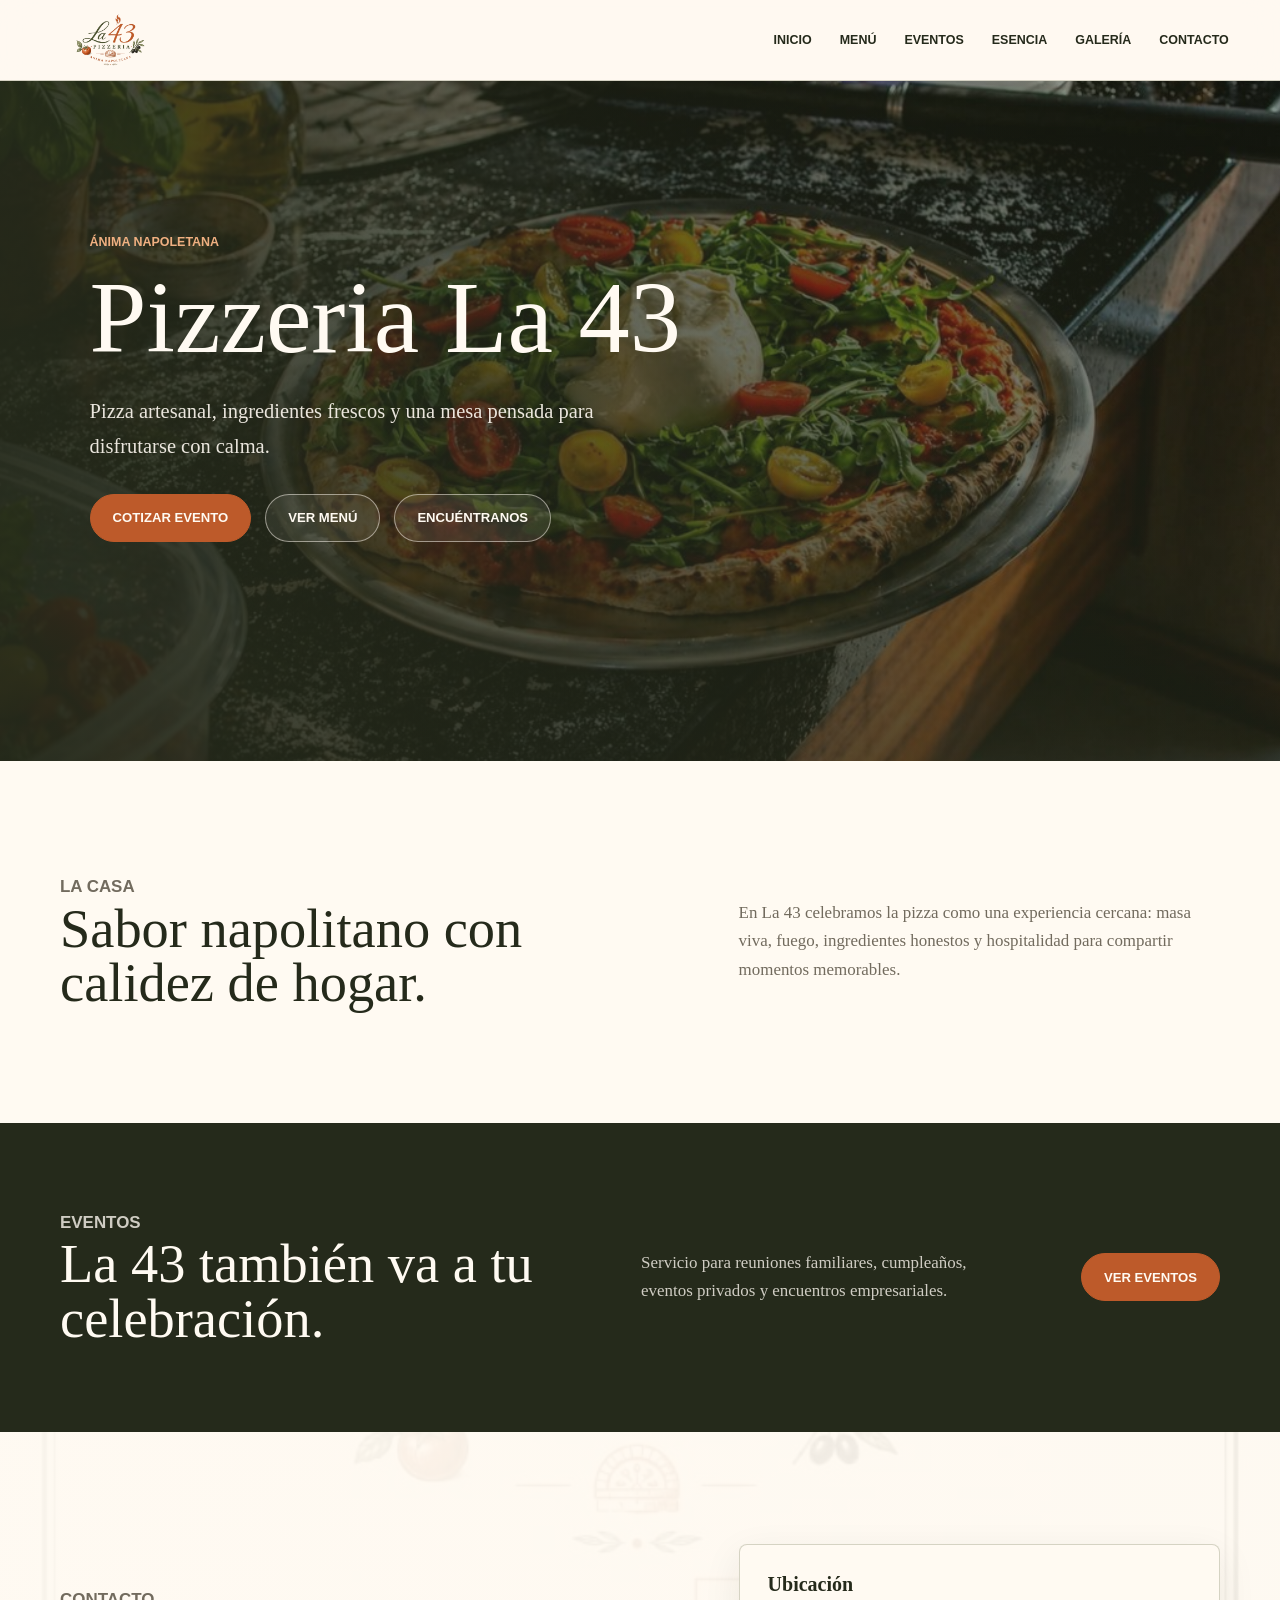
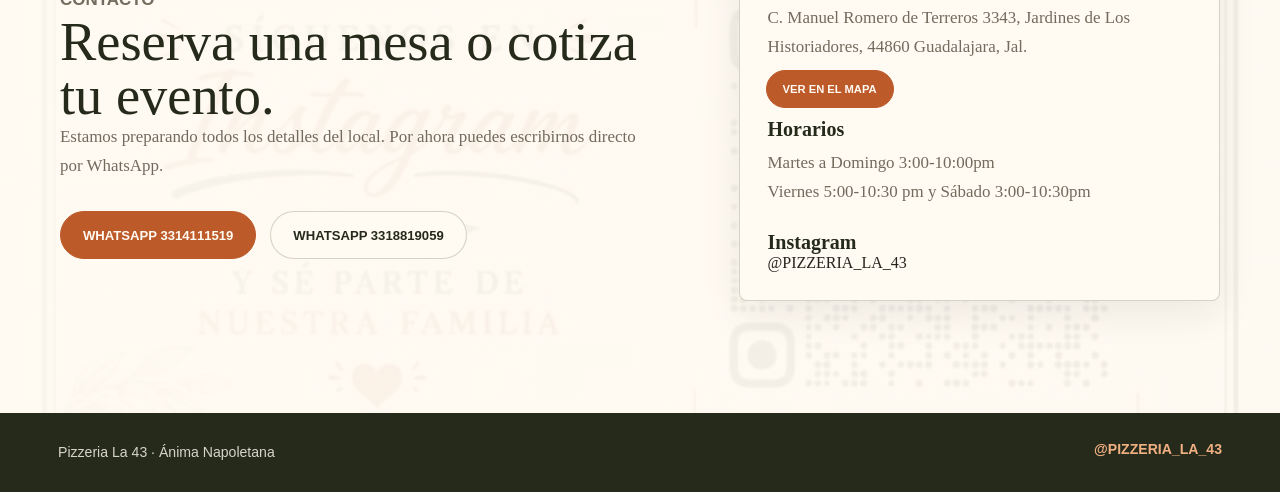
==== commit 60899cd5: "Horarios actualizados" ====
--- a/index.html
+++ b/index.html
@@ -83,7 +83,8 @@
           <p>C. Manuel Romero de Terreros 3343, Jardines de Los Historiadores, 44860 Guadalajara, Jal.</p>
           <a class="button small map-button" href="https://maps.app.goo.gl/1bfAHQwPjZpcTu1w5" target="_blank" rel="noreferrer">Ver en el mapa</a>
           <h3>Horarios</h3>
-          <p>Horarios próximamente</p>
+          <p>Martes a Domingo 3:00-10:00pm</p>
+          <p>Viernes 5:00-10:30 pm y Sábado 3:00-10:30pm</p>
           <h3>Instagram</h3>
           <a href="https://www.instagram.com/pizzeria_la_43/" target="_blank" rel="noreferrer">@PIZZERIA_LA_43</a>
         </div>
--- a/style.css
+++ b/style.css
@@ -136,7 +136,7 @@
 .gallery-hero-media {
   position: absolute;
   inset: 0;
-  background-image: url("assets/fondo-hero.jpeg");
+  background-image: url("assets/fondo-hero.jpg");
   background-position: center;
   background-size: cover;
   transform: scale(1.02);
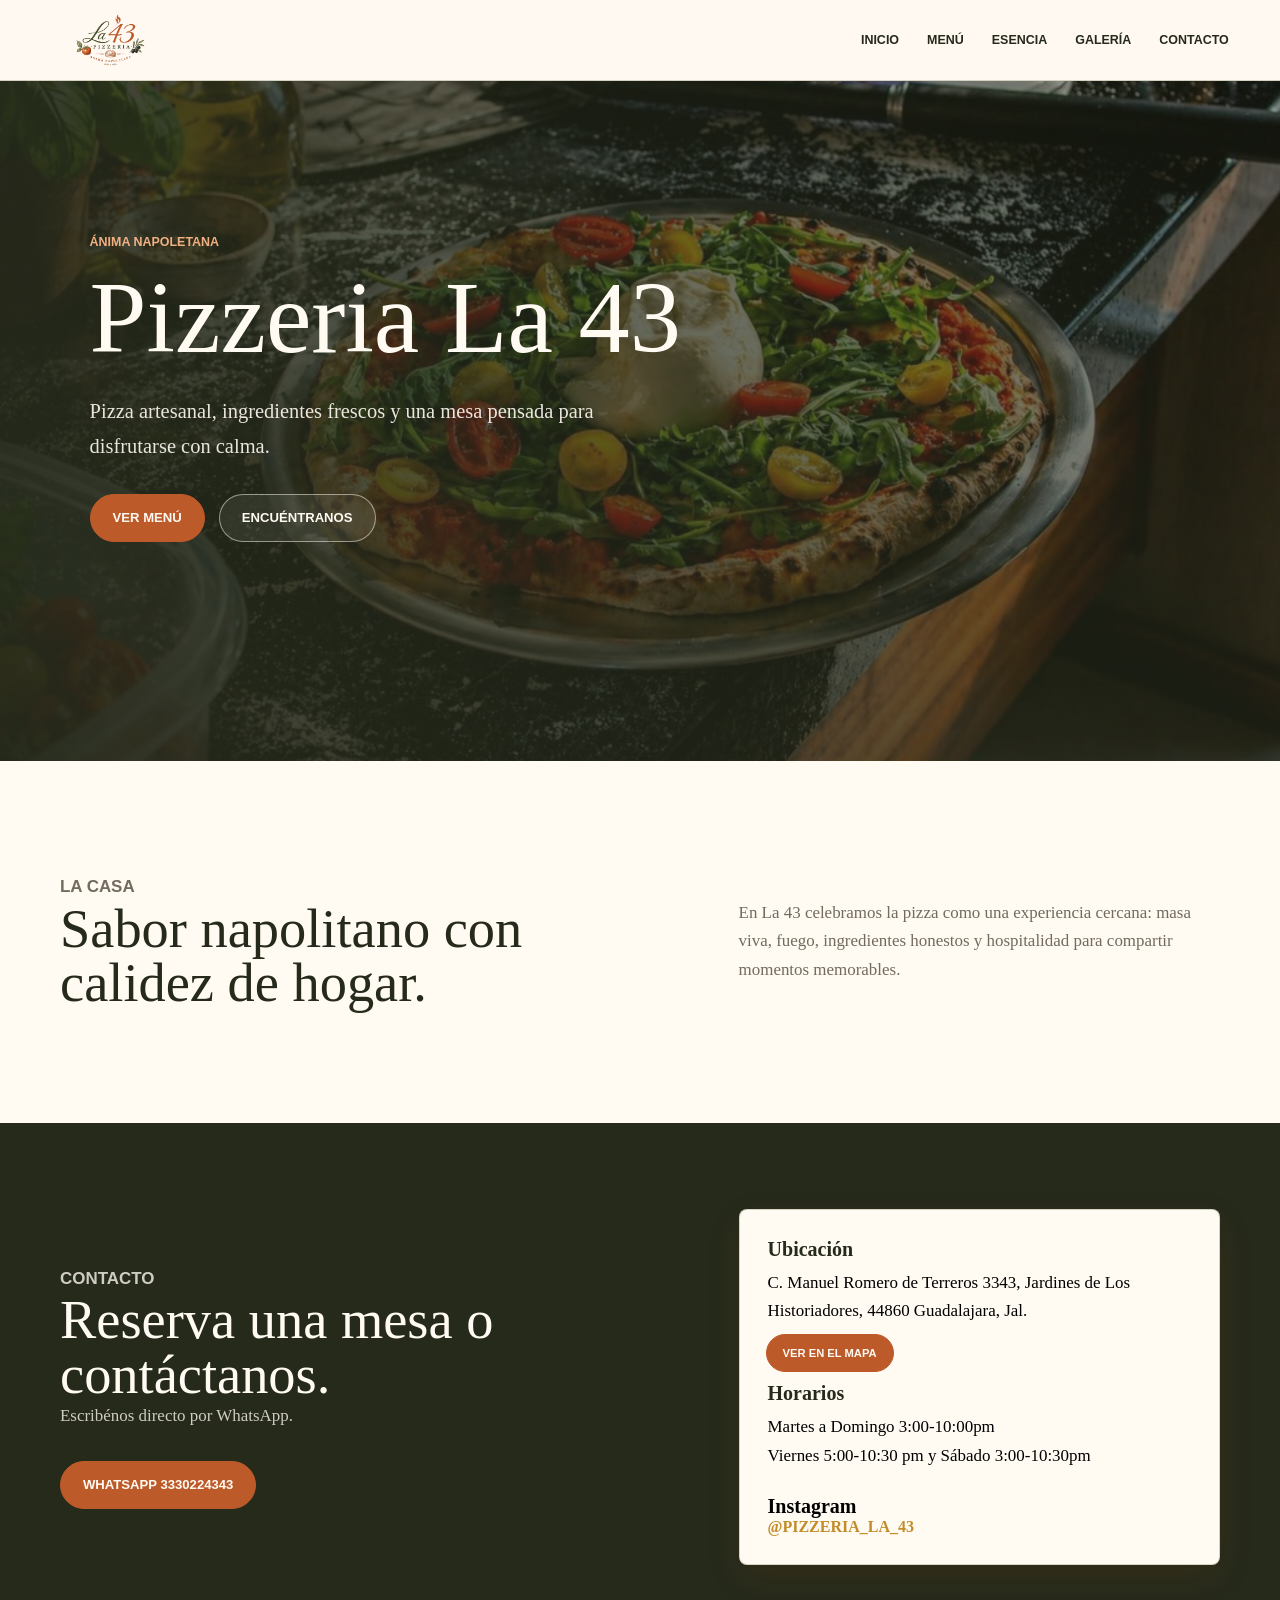
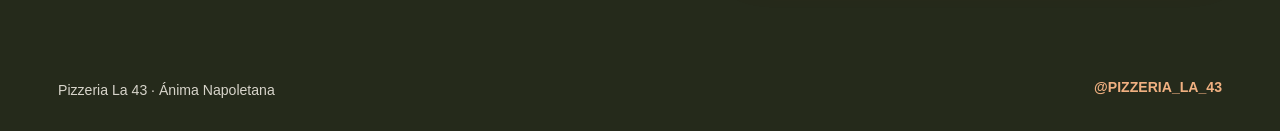
==== commit 85025ed0: "Pagina y referencias a Eventos removidas" ====
--- a/index.html
+++ b/index.html
@@ -4,7 +4,7 @@
   <meta charset="UTF-8">
   <meta name="viewport" content="width=device-width, initial-scale=1.0">
   <title>Pizzeria La 43 | Ánima Napoletana</title>
-  <meta name="description" content="Pizzeria La 43, pizza estilo napolitano con ingredientes frescos, hospitalidad y servicio para eventos.">
+  <meta name="description" content="Pizzeria La 43, pizza estilo napolitano con ingredientes frescos y hospitalidad.">
   <link rel="stylesheet" href="style.css?v=2">
 </head>
 <body>
@@ -20,7 +20,6 @@
     <nav class="site-nav" aria-label="Navegación principal">
       <a href="index.html">Inicio</a>
       <a href="menu.html">Menú</a>
-      <a href="eventos.html">Eventos</a>
       <a href="esencia.html">Esencia</a>
       <a href="galeria.html">Galería</a>
       <a href="#contacto">Contacto</a>
@@ -36,8 +35,7 @@
         <h1>Pizzeria La 43</h1>
         <p class="hero-copy">Pizza artesanal, ingredientes frescos y una mesa pensada para disfrutarse con calma.</p>
         <div class="hero-actions">
-          <a class="button primary" href="eventos.html">Cotizar evento</a>
-          <a class="button secondary" href="menu.html">Ver menú</a>
+          <a class="button primary" href="menu.html">Ver menú</a>
           <a class="button secondary" href="#contacto">Encuéntranos</a>
         </div>
       </div>
@@ -56,26 +54,14 @@
       </div>
     </section>
 
-    <section class="events-strip">
-      <div class="section-shell events-strip-grid">
-        <div>
-          <p class="eyebrow">Eventos</p>
-          <h2>La 43 también va a tu celebración.</h2>
-        </div>
-        <p>Servicio para reuniones familiares, cumpleaños, eventos privados y encuentros empresariales.</p>
-        <a class="button primary" href="eventos.html">Ver eventos</a>
-      </div>
-    </section>
-
-    <section class="contact-section" id="contacto">
+    <section class="events-strip" id="contacto">
       <div class="section-shell contact-grid">
         <div>
           <p class="eyebrow">Contacto</p>
-          <h2>Reserva una mesa o cotiza tu evento.</h2>
-          <p>Estamos preparando todos los detalles del local. Por ahora puedes escribirnos directo por WhatsApp.</p>
+          <h2>Reserva una mesa o contáctanos.</h2>
+          <p>Escribénos directo por WhatsApp.</p>
           <div class="contact-actions">
-            <a class="button primary" href="https://wa.me/523314111519?text=Hola%2C%20quiero%20informacion%20de%20Pizzeria%20La%2043" target="_blank" rel="noreferrer">WhatsApp 3314111519</a>
-            <a class="button secondary" href="https://wa.me/523318819059?text=Hola%2C%20quiero%20informacion%20de%20Pizzeria%20La%2043" target="_blank" rel="noreferrer">WhatsApp 3318819059</a>
+            <a class="button primary" href="https://wa.me/523330224343?text=Hola%2C%20quiero%20informacion%20de%20Pizzeria%20La%2043" target="_blank" rel="noreferrer">WhatsApp 3330224343</a>
           </div>
         </div>
         <div class="info-block">
--- a/style.css
+++ b/style.css
@@ -397,7 +397,7 @@
   background: var(--paper);
   border: 1px solid var(--line);
   border-radius: 8px;
-  box-shadow: 0 12px 38px rgba(37, 42, 27, 0.08);
+  box-shadow: 0 12px 38px rgba(245, 86, 0, 0.08);
 }
 
 .menu-item {
@@ -720,10 +720,21 @@
 
 .info-block h3 + p {
   margin-top: 8px;
+  color: black;
 }
 
 .info-block p + h3 {
   margin-top: 24px;
+  color: black;
+} 
+
+.info-block p {
+  color: black;
+} 
+
+.info-block a {
+  color: rgb(194, 140, 40);
+  font-weight: bold;
 } 
 
 .info-block .map-button {
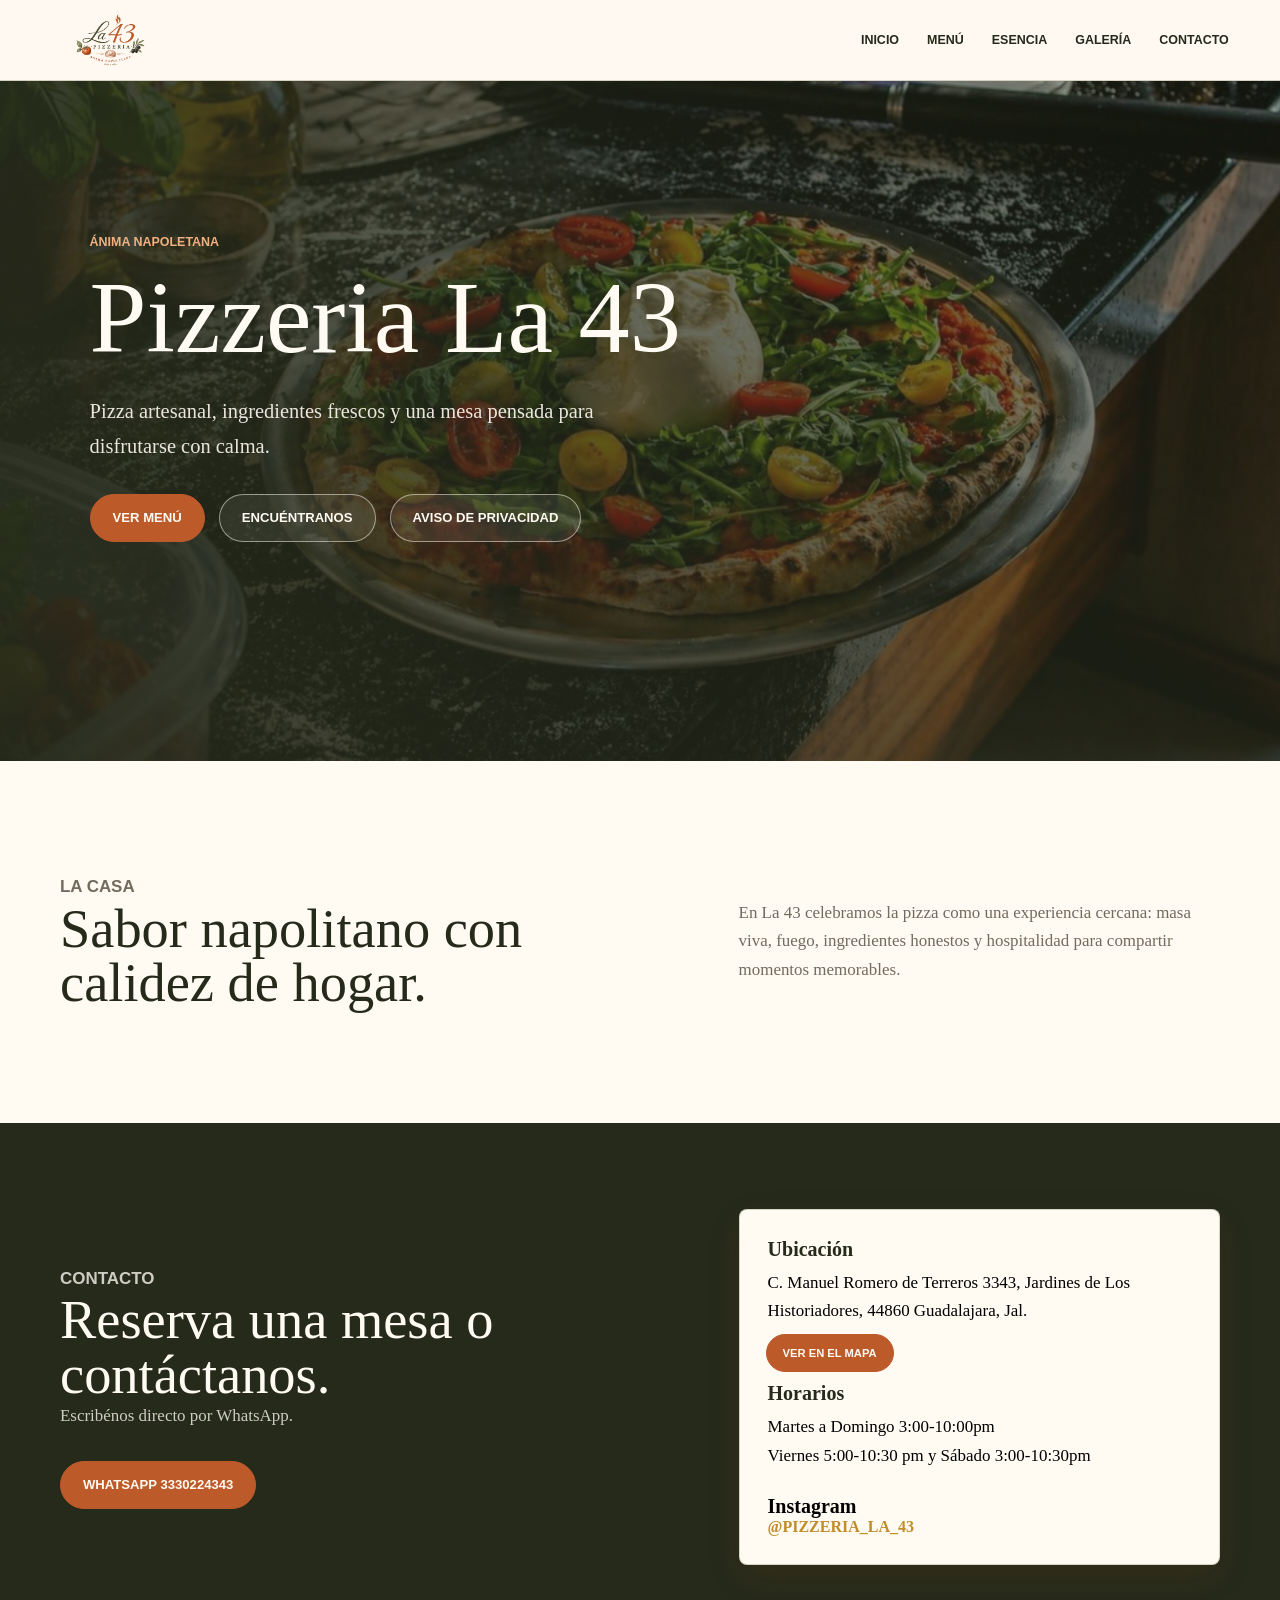
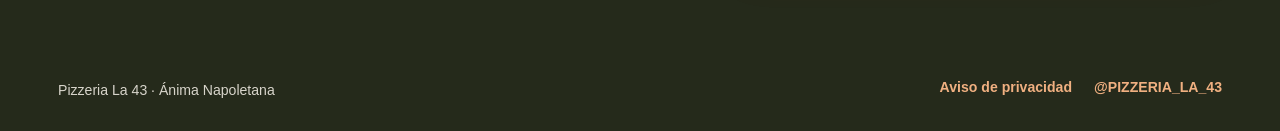
==== commit 5a7def80: "Aviso de privacidad aniadido" ====
--- a/index.html
+++ b/index.html
@@ -5,7 +5,7 @@
   <meta name="viewport" content="width=device-width, initial-scale=1.0">
   <title>Pizzeria La 43 | Ánima Napoletana</title>
   <meta name="description" content="Pizzeria La 43, pizza estilo napolitano con ingredientes frescos y hospitalidad.">
-  <link rel="stylesheet" href="style.css?v=2">
+  <link rel="stylesheet" href="style.css?v=4">
 </head>
 <body>
   <header class="site-header">
@@ -37,6 +37,7 @@
         <div class="hero-actions">
           <a class="button primary" href="menu.html">Ver menú</a>
           <a class="button secondary" href="#contacto">Encuéntranos</a>
+          <a class="button secondary" href="aviso-privacidad.html">Aviso de privacidad</a>
         </div>
       </div>
     </section>
@@ -80,9 +81,12 @@
 
   <footer class="site-footer">
     <p>Pizzeria La 43 · Ánima Napoletana</p>
-    <a href="https://www.instagram.com/pizzeria_la_43/" target="_blank" rel="noreferrer">@PIZZERIA_LA_43</a>
+    <div class="footer-links">
+      <a href="aviso-privacidad.html">Aviso de privacidad</a>
+      <a href="https://www.instagram.com/pizzeria_la_43/" target="_blank" rel="noreferrer">@PIZZERIA_LA_43</a>
+    </div>
   </footer>
 
-  <script src="script.js?v=2"></script>
+  <script src="script.js?v=3"></script>
 </body>
 </html>
--- a/style.css
+++ b/style.css
@@ -302,7 +302,8 @@
 .contact-section,
 .event-options,
 .event-details,
-.event-cta {
+.event-cta,
+.privacy-section {
   padding: clamp(64px, 9vw, 112px) 0;
 }
 
@@ -765,6 +766,13 @@
   font-weight: 700;
 }
 
+.footer-links {
+  display: flex;
+  flex-wrap: wrap;
+  gap: 14px 22px;
+  justify-content: flex-end;
+}
+
 .event-options {
   background: var(--cream);
 }
@@ -796,6 +804,65 @@
 
 .event-details {
   background: var(--paper);
+}
+
+.privacy-hero {
+  padding: clamp(70px, 9vw, 120px) 0;
+  color: var(--paper);
+  background:
+    linear-gradient(90deg, rgba(37, 42, 27, 0.92), rgba(37, 42, 27, 0.72)),
+    url("assets/estandarte-cropped.jpeg") center/cover;
+}
+
+.privacy-hero h1 {
+  color: var(--paper);
+  font-size: 4.8rem;
+  line-height: 1;
+}
+
+.privacy-card {
+  background: var(--paper);
+  border: 1px solid var(--line);
+  border-radius: 8px;
+  box-shadow: var(--shadow);
+}
+
+.legal-content {
+  max-width: 880px;
+  padding: clamp(28px, 5vw, 64px);
+}
+
+.legal-content h2 {
+  margin-top: 36px;
+  font-family: Arial, Helvetica, sans-serif;
+  font-size: 1rem;
+  font-weight: 800;
+  text-transform: uppercase;
+}
+
+.legal-content h2:first-child {
+  margin-top: 0;
+}
+
+.legal-content p,
+.legal-content li {
+  color: var(--muted);
+  font-size: 1.02rem;
+  line-height: 1.75;
+}
+
+.legal-content ul {
+  display: grid;
+  gap: 10px;
+  padding-left: 22px;
+  margin: 14px 0 0;
+}
+
+.legal-content a {
+  color: var(--terracotta-dark);
+  font-weight: 700;
+  text-decoration: underline;
+  text-underline-offset: 3px;
 }
 
 .detail-list article {
@@ -873,6 +940,10 @@
     font-size: 4.5rem;
   }
 
+  .privacy-hero h1 {
+    font-size: 3.6rem;
+  }
+
   h2 {
     font-size: 2.7rem;
   }
@@ -960,6 +1031,10 @@
     font-size: 3.05rem;
   }
 
+  .privacy-hero h1 {
+    font-size: 2.8rem;
+  }
+
   h2 {
     font-size: 2.2rem;
   }
@@ -1011,4 +1086,8 @@
   .site-footer {
     display: grid;
   }
-}
+
+  .footer-links {
+    justify-content: flex-start;
+  }
+}
